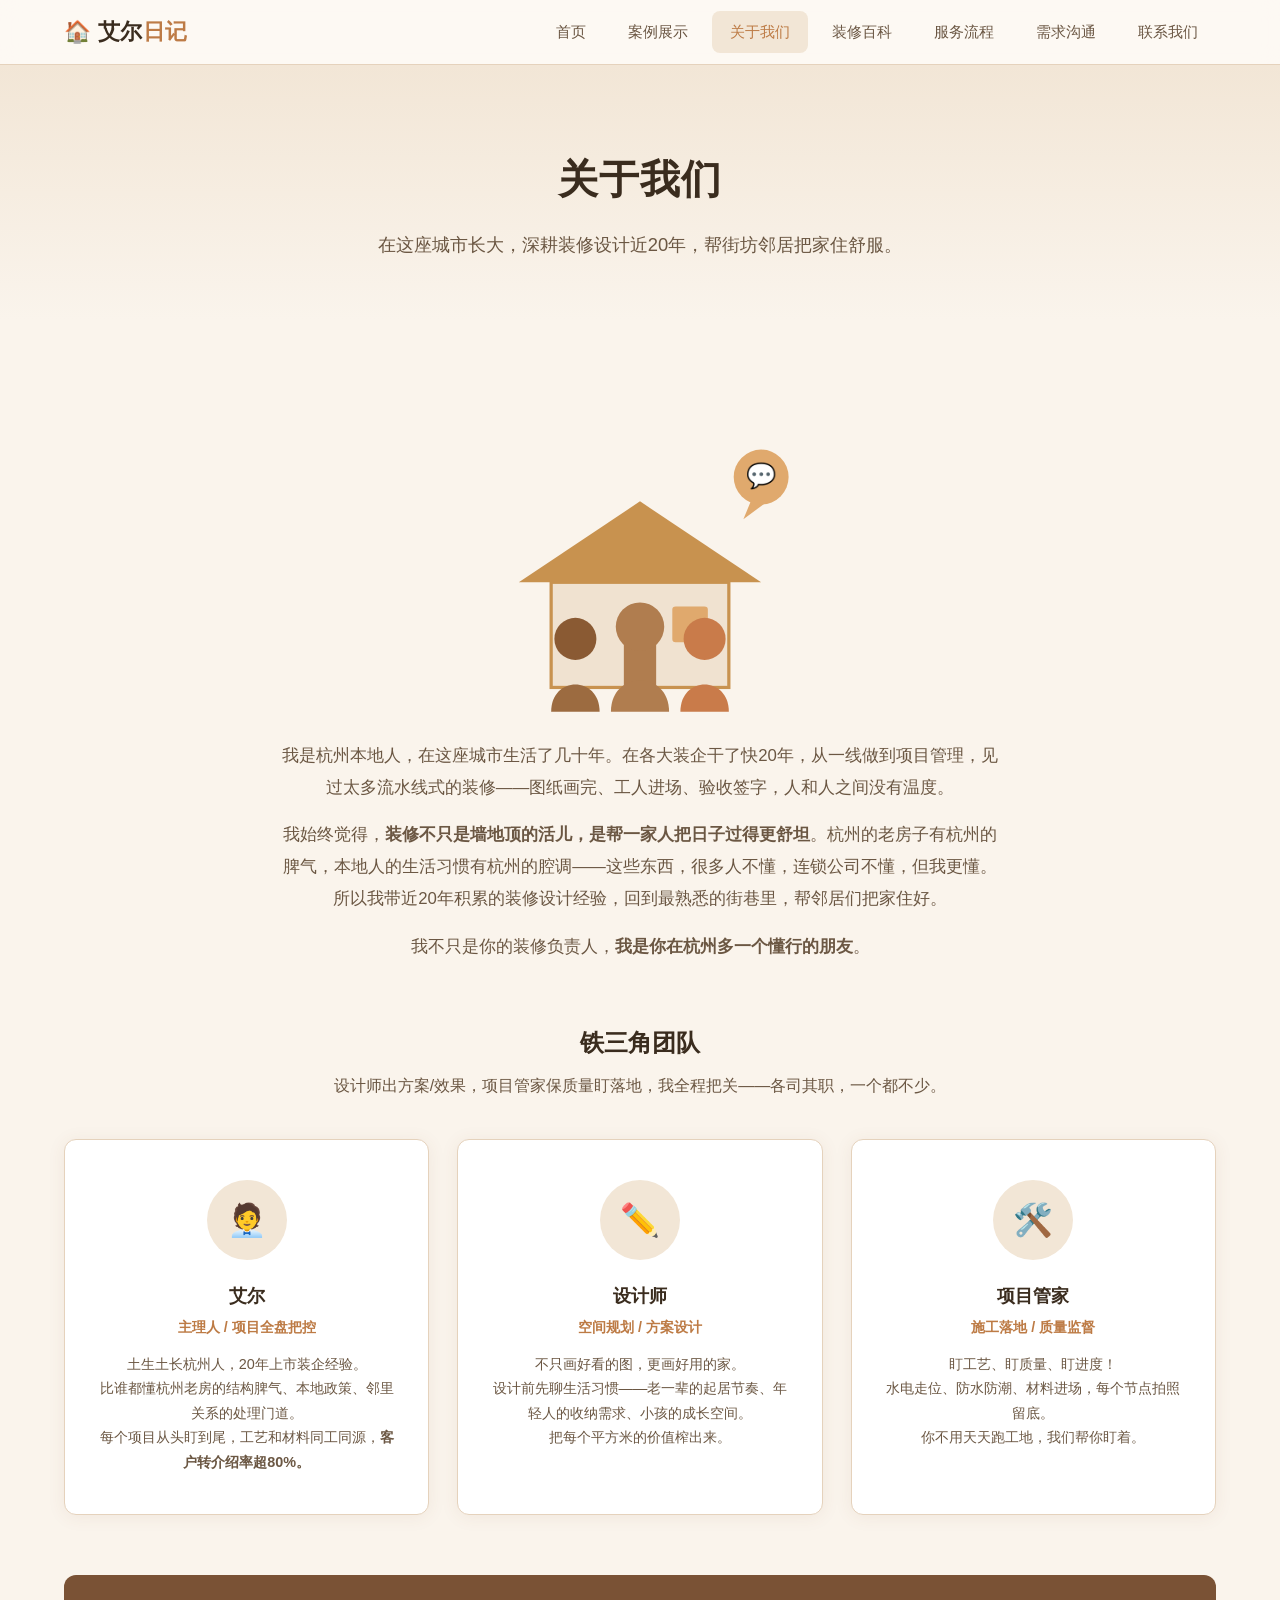
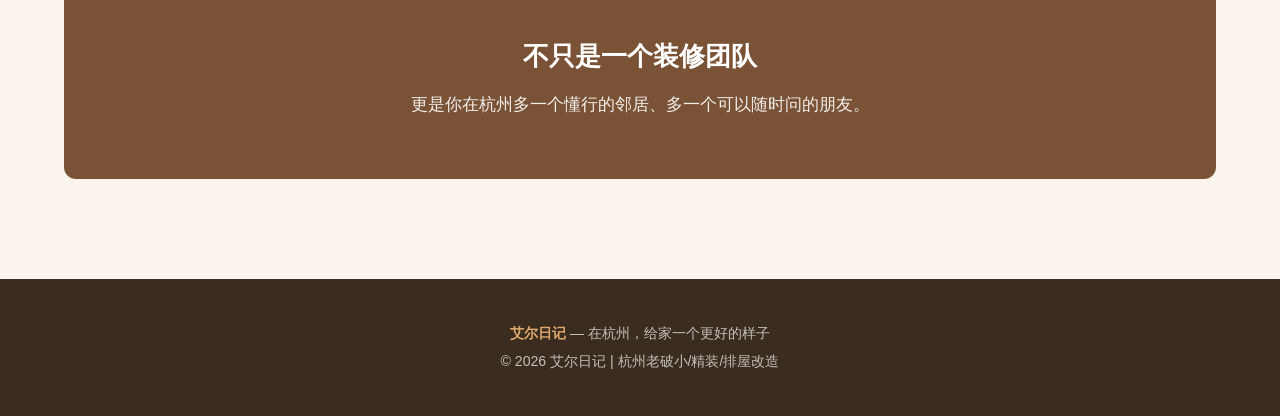
==== about.html @ b2e61231 "艾尔日记官网 v1.0 上线版" ====
<!DOCTYPE html>
<html lang="zh-CN">
<head>
  <meta charset="UTF-8">
  <meta name="viewport" content="width=device-width, initial-scale=1.0">
  <meta name="description" content="艾尔日记 — 杭州本地装修团队，十年上市装企出身，铁三角团队，用专业和温度守护杭州人的家。">
  <title>关于我们 — 艾尔日记</title>
  <link rel="stylesheet" href="css/style.css">
</head>
<body>

<nav class="nav">
  <div class="nav-inner">
    <a href="index.html" class="nav-logo">🏠 艾尔<span>日记</span></a>
    <button class="nav-toggle" aria-label="菜单"><span></span><span></span><span></span></button>
    <ul class="nav-links">
      <li><a href="index.html">首页</a></li>
      <li><a href="cases.html">案例展示</a></li>
      <li><a href="about.html" class="active">关于我们</a></li>
      <li><a href="wiki.html">装修百科</a></li>
      <li><a href="process.html">服务流程</a></li>
      <li><a href="inquiry.html">需求沟通</a></li>
      <li><a href="contact.html">联系我们</a></li>
    </ul>
  </div>
</nav>

<section class="page-hero">
  <h1>关于我们</h1>
  <p class="subtitle">在这座城市长大，深耕装修设计近20年，帮街坊邻居把家住舒服。</p>
</section>

<section class="about-section">
  <div class="about-hero-img">
    <img src="images/about.svg" alt="艾尔日记铁三角团队">
  </div>
  <div class="about-intro">
    <p>
      我是杭州本地人，在这座城市生活了几十年。在各大装企干了快20年，从一线做到项目管理，见过太多流水线式的装修——图纸画完、工人进场、验收签字，人和人之间没有温度。
    </p>
    <p>
      我始终觉得，<strong>装修不只是墙地顶的活儿，是帮一家人把日子过得更舒坦</strong>。杭州的老房子有杭州的脾气，本地人的生活习惯有杭州的腔调——这些东西，很多人不懂，连锁公司不懂，但我更懂。所以我带近20年积累的装修设计经验，回到最熟悉的街巷里，帮邻居们把家住好。
    </p>
    <p>
      我不只是你的装修负责人，<strong>我是你在杭州多一个懂行的朋友</strong>。
    </p>
  </div>

  <h2 style="text-align:center;margin-bottom:8px;color:var(--text);">铁三角团队</h2>
  <p style="text-align:center;color:var(--text-light);margin-bottom:40px;">设计师出方案/效果，项目管家保质量盯落地，我全程把关——各司其职，一个都不少。</p>

  <div class="team-grid">
    <div class="team-card">
      <div class="team-avatar">🧑‍💼</div>
      <h3>艾尔</h3>
      <div class="role">主理人 / 项目全盘把控</div>
      <p>土生土长杭州人，20年上市装企经验。<br>比谁都懂杭州老房的结构脾气、本地政策、邻里关系的处理门道。<br>每个项目从头盯到尾，工艺和材料同工同源，<strong>客户转介绍率超80%。</strong>
    </div>
    <div class="team-card">
      <div class="team-avatar">✏️</div>
      <h3>设计师</h3>
      <div class="role">空间规划 / 方案设计</div>
      <p>不只画好看的图，更画好用的家。<br>设计前先聊生活习惯——老一辈的起居节奏、年轻人的收纳需求、小孩的成长空间。<br>把每个平方米的价值榨出来。</p>
    </div>
    <div class="team-card">
      <div class="team-avatar">🛠️</div>
      <h3>项目管家</h3>
      <div class="role">施工落地 / 质量监督</div>
      <p>盯工艺、盯质量、盯进度！<br>水电走位、防水防潮、材料进场，每个节点拍照留底。<br>你不用天天跑工地，我们帮你盯着。</p>
    </div>
  </div>

  <div class="value-banner">
    <h2>不只是一个装修团队</h2>
    <p>更是你在杭州多一个懂行的邻居、多一个可以随时问的朋友。</p>
  </div>
</section>

<footer class="footer">
  <p><span class="footer-name">艾尔日记</span> — 在杭州，给家一个更好的样子</p>
  <p>© 2026 艾尔日记 | 杭州老破小/精装/排屋改造</p>
</footer>

<script src="js/main.js"></script>
</body>
</html>
---- css/style.css ----
/* ===== 艾尔日记 — 全局样式 ===== */
:root {
  --primary: #BD7B45;
  --primary-dark: #9A5F32;
  --primary-soft: #C98A57;
  --secondary: #7A5235;
  --accent: #E0A96D;
  --accent-soft: #F0E2D0;
  --bg: #FAF4EC;
  --bg-light: #F2E6D6;
  --text: #3A2C1E;
  --text-light: #6B5743;
  --text-muted: #99826B;
  --white: #FFFFFF;
  --border: #E5D2BC;
  --shadow: 0 2px 18px rgba(122, 82, 53, 0.08);
  --shadow-hover: 0 6px 28px rgba(122, 82, 53, 0.16);
  --radius: 12px;
  --radius-sm: 8px;
  --max-width: 1200px;
  --font-main: "PingFang SC", "Microsoft YaHei", "Hiragino Sans GB", -apple-system, sans-serif;
}

*, *::before, *::after { box-sizing: border-box; margin: 0; padding: 0; }

html { scroll-behavior: smooth; font-size: 16px; }

body {
  font-family: var(--font-main);
  color: var(--text);
  background: var(--bg);
  line-height: 1.7;
  -webkit-font-smoothing: antialiased;
  background-image: url('images/pattern.svg');
  background-repeat: repeat;
  background-size: 200px;
  overflow-x: hidden;
}

a { color: var(--primary); text-decoration: none; transition: color 0.2s; }
a:hover { color: var(--primary-dark); }

img { max-width: 100%; height: auto; display: block; }

/* ===== 导航 ===== */
.nav {
  position: sticky; top: 0; z-index: 100;
  background: rgba(253, 249, 243, 0.92);
  backdrop-filter: blur(12px);
  border-bottom: 1px solid var(--border);
}
.nav-inner {
  max-width: var(--max-width);
  margin: 0 auto;
  padding: 0 24px;
  display: flex;
  align-items: center;
  justify-content: space-between;
  height: 64px;
}
.nav-logo {
  font-size: 1.35rem;
  font-weight: 700;
  color: var(--text);
  letter-spacing: 0.02em;
}
.nav-logo span { color: var(--primary); }
.nav-links { display: flex; gap: 6px; list-style: none; }
.nav-links a {
  display: block;
  padding: 8px 18px;
  border-radius: var(--radius-sm);
  color: var(--text-light);
  font-size: 0.95rem;
  transition: all 0.2s;
}
.nav-links a:hover,
.nav-links a.active {
  background: var(--bg-light);
  color: var(--primary);
}
.nav-toggle { display: none; background: none; border: none; cursor: pointer; padding: 8px; }
.nav-toggle span { display: block; width: 24px; height: 2px; background: var(--text); margin: 5px 0; transition: 0.3s; border-radius: 2px; }

/* ===== 容器 ===== */
.container { max-width: var(--max-width); margin: 0 auto; padding: 0 24px; }

/* ===== 页面头部 ===== */
.page-hero {
  text-align: center;
  padding: 80px 24px 60px;
  background: linear-gradient(180deg, var(--bg-light) 0%, var(--bg) 100%);
}
.page-hero h1 {
  font-size: 2.5rem;
  font-weight: 700;
  color: var(--text);
  margin-bottom: 16px;
  letter-spacing: 0.03em;
}
.page-hero .subtitle {
  font-size: 1.15rem;
  color: var(--text-light);
  max-width: 600px;
  margin: 0 auto;
}

/* ===== 按钮 ===== */
.btn {
  display: inline-block;
  padding: 14px 36px;
  border-radius: 50px;
  font-size: 1rem;
  font-weight: 600;
  text-align: center;
  cursor: pointer;
  border: none;
  transition: all 0.25s;
  font-family: var(--font-main);
}
.btn-primary {
  background: var(--primary);
  color: var(--white);
}
.btn-primary:hover {
  background: var(--primary-dark);
  color: var(--white);
  transform: translateY(-1px);
  box-shadow: var(--shadow-hover);
}
.btn-outline {
  background: var(--white);
  color: var(--primary);
  border: 2px solid var(--primary);
}
.btn-outline:hover {
  background: var(--primary);
  color: var(--white);
}

/* ===== 首页 Hero ===== */
.hero {
  padding: 80px 24px 60px;
  background: linear-gradient(180deg, var(--bg-light) 0%, var(--bg) 100%);
}
.hero-inner {
  max-width: var(--max-width);
  margin: 0 auto;
  display: flex;
  flex-direction: column;
  gap: 32px;
}
.hero-text { text-align: left; }
.hero-text h1 {
  font-size: 2.9rem;
  font-weight: 800;
  color: var(--text);
  margin-bottom: 18px;
  letter-spacing: 0.03em;
  line-height: 1.25;
}
.hero-text h1 span { color: var(--primary); }
.hero-text .hero-desc {
  font-size: 1.18rem;
  color: var(--text-light);
  max-width: 560px;
  margin: 0;
  line-height: 1.8;
}
.hero-bottom {
  display: grid;
  grid-template-columns: 1fr 0.8fr;
  gap: 40px;
  align-items: center;
}
.hero-btns { display: flex; gap: 16px; flex-wrap: wrap; }
.hero-visual {
  display: flex;
  justify-content: center;
  align-items: center;
}
.hero-visual img {
  width: 100%;
  max-width: 420px;
  height: auto;
  border-radius: var(--radius);
  box-shadow: var(--shadow-hover);
}

/* ===== 图片放大灯箱 ===== */
.lightbox {
  position: fixed;
  inset: 0;
  background: rgba(30, 22, 14, 0.92);
  display: none;
  align-items: center;
  justify-content: center;
  z-index: 200;
  padding: 24px;
}
.lightbox.open { display: flex; }
.lightbox-img {
  max-width: 92vw;
  max-height: 86vh;
  border-radius: var(--radius-sm);
  box-shadow: 0 10px 40px rgba(0,0,0,0.5);
  object-fit: contain;
}
.lightbox-close,
.lightbox-prev,
.lightbox-next {
  position: absolute;
  background: rgba(255,255,255,0.15);
  color: #fff;
  border: none;
  cursor: pointer;
  border-radius: 50%;
  display: flex;
  align-items: center;
  justify-content: center;
  transition: background 0.2s;
}
.lightbox-close:hover,
.lightbox-prev:hover,
.lightbox-next:hover { background: rgba(255,255,255,0.32); }
.lightbox-close { top: 18px; right: 18px; width: 44px; height: 44px; font-size: 1.8rem; line-height: 1; }
.lightbox-prev,
.lightbox-next { top: 50%; transform: translateY(-50%); width: 48px; height: 48px; font-size: 1.5rem; }
.lightbox-prev { left: 14px; }
.lightbox-next { right: 14px; }
.case-gallery img,
.case-compare img { cursor: zoom-in; }

/* ===== 关于页插画 ===== */
.about-hero-img {
  display: flex;
  justify-content: center;
  margin: 0 auto 4px;
}
.about-intro { margin-top: 0; }
.about-hero-img img {
  width: 100%;
  max-width: 420px;
  height: auto;
}

/* ===== 联系页装饰 ===== */
.contact-deco {
  width: 64px;
  height: 64px;
  margin-bottom: 4px;
}

/* ===== 信任标签 ===== */
.trust-bar {
  display: flex;
  justify-content: center;
  gap: 32px;
  flex-wrap: wrap;
  padding: 40px 24px;
  max-width: var(--max-width);
  margin: 0 auto;
}
.trust-item {
  display: flex;
  align-items: center;
  gap: 10px;
  color: var(--text-light);
  font-size: 0.95rem;
}
.trust-item .trust-icon {
  width: 40px; height: 40px;
  background: var(--bg-light);
  border-radius: 50%;
  display: flex; align-items: center; justify-content: center;
  font-size: 1.2rem;
  flex-shrink: 0;
}

/* ===== 信任数据带 ===== */
.stat-band {
  display: grid;
  grid-template-columns: repeat(4, 1fr);
  gap: 24px;
  max-width: var(--max-width);
  margin: 24px auto;
  padding: 44px 32px;
  background: linear-gradient(135deg, var(--primary) 0%, var(--primary-dark) 100%);
  border-radius: var(--radius);
  box-shadow: var(--shadow-hover);
}
.stat-item { text-align: center; color: var(--white); }
.stat-num {
  font-size: 2.8rem;
  font-weight: 800;
  line-height: 1;
  letter-spacing: -0.02em;
}
.stat-num span { font-size: 1.2rem; font-weight: 600; margin-left: 2px; }
.stat-label {
  margin-top: 8px;
  font-size: 0.9rem;
  opacity: 0.92;
}

/* ===== 免费服务 CTA ===== */
.free-cta {
  max-width: var(--max-width);
  margin: 0 auto;
  padding: 60px 24px 40px;
  text-align: center;
}
.free-cta-title {
  font-size: 1.7rem;
  font-weight: 700;
  color: var(--text);
  margin-bottom: 32px;
}
.free-cta-grid {
  display: grid;
  grid-template-columns: repeat(3, 1fr);
  gap: 24px;
}
.free-card {
  background: var(--white);
  border-radius: var(--radius);
  padding: 40px 28px;
  box-shadow: var(--shadow);
  border: 1px solid var(--border);
  transition: all 0.3s;
  color: var(--text);
}
.free-card:hover {
  transform: translateY(-4px);
  box-shadow: var(--shadow-hover);
  border-color: var(--primary);
}
.free-icon {
  font-size: 3.4rem;
  margin-bottom: 16px;
}
.free-card p {
  line-height: 1.85;
  font-size: 0.9rem;
}
.free-card h3 {
  font-size: 1.2rem;
  margin-bottom: 8px;
  color: var(--primary-dark);
}
.free-card p {
  color: var(--text-light);
  font-size: 0.92rem;
}

/* ===== 双入口卡片 ===== */
.dual-entry {
  display: grid;
  grid-template-columns: 1fr 1fr;
  gap: 24px;
  padding: 40px 24px 80px;
  max-width: var(--max-width);
  margin: 0 auto;
}
.entry-card {
  background: var(--white);
  border-radius: var(--radius);
  padding: 48px 40px;
  box-shadow: var(--shadow);
  transition: all 0.3s;
  border: 1px solid var(--border);
}
.entry-card:hover {
  transform: translateY(-4px);
  box-shadow: var(--shadow-hover);
}
.entry-card .card-icon { font-size: 2.5rem; margin-bottom: 16px; }
.entry-card h3 {
  font-size: 1.4rem;
  font-weight: 700;
  margin-bottom: 12px;
  color: var(--text);
}
.entry-card p {
  color: var(--text-light);
  margin-bottom: 24px;
  line-height: 1.8;
}
.entry-card .card-tags { display: flex; gap: 8px; flex-wrap: wrap; }
.entry-card .tag {
  padding: 4px 12px;
  background: var(--bg-light);
  border-radius: 50px;
  font-size: 0.82rem;
  color: var(--text-light);
}

/* ===== 案例卡片 ===== */
.case-grid {
  display: grid;
  grid-template-columns: repeat(auto-fill, minmax(300px, 1fr));
  gap: 28px;
  padding: 40px 24px 80px;
  max-width: var(--max-width);
  margin: 0 auto;
}
.case-grid > * { min-width: 0; }
.case-card {
  background: var(--white);
  border-radius: var(--radius);
  overflow: hidden;
  box-shadow: var(--shadow);
  transition: all 0.3s;
  border: 1px solid var(--border);
}
.case-card:hover {
  transform: translateY(-3px);
  box-shadow: var(--shadow-hover);
}

/* 多图横滑相册 */
.case-gallery {
  display: flex;
  gap: 0;
  overflow-x: auto;
  scroll-snap-type: x mandatory;
  -webkit-overflow-scrolling: touch;
  aspect-ratio: 3 / 2;
  background: var(--bg-light);
}
.case-gallery img {
  flex: 0 0 100%;
  width: 100%;
  height: 100%;
  object-fit: cover;
  scroll-snap-align: start;
}
.case-gallery .gallery-hint {
  position: absolute;
  right: 12px;
  bottom: 12px;
  background: rgba(0,0,0,0.55);
  color: #fff;
  font-size: 0.72rem;
  padding: 3px 10px;
  border-radius: 50px;
  pointer-events: none;
}
.case-gallery-wrap { position: relative; }

.case-compare {
  display: grid;
  grid-template-columns: 1fr 1fr;
  position: relative;
  aspect-ratio: 3/2;
  overflow: hidden;
}
.case-compare img {
  width: 100%; height: 100%;
  object-fit: cover;
}
.case-compare .compare-label {
  position: absolute;
  top: 12px;
  padding: 3px 10px;
  border-radius: 50px;
  font-size: 0.75rem;
  font-weight: 600;
  color: var(--white);
}
.compare-label.before { left: 12px; background: rgba(0,0,0,0.55); }
.compare-label.after { right: 12px; background: rgba(61, 90, 60, 0.85); }
.case-body { padding: 24px; }
.case-body .case-tags { display: flex; gap: 8px; flex-wrap: wrap; margin-bottom: 12px; }
.case-body .case-tag {
  padding: 3px 10px;
  background: var(--bg-light);
  border-radius: 50px;
  font-size: 0.78rem;
  color: var(--primary-dark);
}
.case-body h3 { font-size: 1.15rem; margin-bottom: 8px; color: var(--text); }
.case-body .case-info {
  color: var(--text-muted);
  font-size: 0.88rem;
  margin-bottom: 12px;
}
.case-body .case-quote {
  padding: 12px 16px;
  background: var(--bg);
  border-radius: var(--radius-sm);
  color: var(--text-light);
  font-size: 0.9rem;
  font-style: italic;
  border-left: 3px solid var(--accent);
}

/* ===== 筛选标签 ===== */
.filter-bar {
  display: flex;
  gap: 10px;
  flex-wrap: wrap;
  justify-content: center;
  padding: 20px 24px 0;
}
.filter-btn {
  padding: 8px 20px;
  border-radius: 50px;
  border: 1px solid var(--border);
  background: var(--white);
  color: var(--text-light);
  font-size: 0.9rem;
  cursor: pointer;
  transition: all 0.2s;
  font-family: var(--font-main);
}
.filter-btn:hover, .filter-btn.active {
  background: var(--primary);
  color: var(--white);
  border-color: var(--primary);
}

/* ===== 关于我们 ===== */
.about-section {
  padding: 60px 24px;
  max-width: var(--max-width);
  margin: 0 auto;
}
.about-intro { text-align: center; max-width: 720px; margin: 0 auto 60px; }
.about-intro p { color: var(--text-light); line-height: 1.9; margin-bottom: 16px; font-size: 1.05rem; }
.team-grid {
  display: grid;
  grid-template-columns: repeat(3, 1fr);
  gap: 28px;
  margin-bottom: 60px;
}
.team-card {
  background: var(--white);
  border-radius: var(--radius);
  padding: 40px 28px;
  text-align: center;
  box-shadow: var(--shadow);
  border: 1px solid var(--border);
}
.team-card .team-avatar {
  width: 80px; height: 80px;
  border-radius: 50%;
  background: var(--bg-light);
  margin: 0 auto 20px;
  display: flex; align-items: center; justify-content: center;
  font-size: 2rem;
}
.team-card h3 { font-size: 1.15rem; margin-bottom: 4px; }
.team-card .role {
  color: var(--primary);
  font-size: 0.9rem;
  font-weight: 600;
  margin-bottom: 12px;
}
.team-card p { color: var(--text-light); font-size: 0.9rem; line-height: 1.7; }

/* ===== 价值主张 ===== */
.value-banner {
  background: var(--secondary);
  color: var(--white);
  text-align: center;
  padding: 60px 24px;
  border-radius: var(--radius);
  margin: 40px auto;
  max-width: var(--max-width);
}
.value-banner h2 { font-size: 1.6rem; margin-bottom: 12px; }
.value-banner p { opacity: 0.9; font-size: 1.05rem; }

/* ===== 百科/知识库 ===== */
.wiki-grid {
  display: grid;
  grid-template-columns: repeat(auto-fill, minmax(280px, 1fr));
  gap: 24px;
  padding: 40px 24px 80px;
  max-width: var(--max-width);
  margin: 0 auto;
}
.wiki-grid > * { min-width: 0; }
.wiki-card {
  background: var(--white);
  border-radius: var(--radius);
  padding: 36px 28px;
  box-shadow: var(--shadow);
  border: 1px solid var(--border);
  transition: all 0.3s;
}
.wiki-card:hover { transform: translateY(-2px); box-shadow: var(--shadow-hover); }
.wiki-card .wiki-icon { font-size: 2rem; margin-bottom: 16px; }
.wiki-card h3 { font-size: 1.15rem; margin-bottom: 10px; color: var(--text); }
.wiki-card p { color: var(--text-light); font-size: 0.93rem; line-height: 1.7; }
.wiki-card .wiki-more {
  display: inline-block;
  margin-top: 16px;
  color: var(--primary);
  font-weight: 600;
  font-size: 0.9rem;
}

/* ===== 服务流程 ===== */
.process-section {
  padding: 60px 24px 80px;
  max-width: var(--max-width);
  margin: 0 auto;
}
.process-steps {
  display: flex;
  flex-direction: column;
  gap: 0;
  counter-reset: step;
}
.process-step {
  display: grid;
  grid-template-columns: 80px 1fr;
  gap: 32px;
  padding: 32px 0;
  border-bottom: 1px solid var(--border);
  align-items: start;
}
.process-step:last-child { border-bottom: none; }
.step-number {
  width: 64px; height: 64px;
  border-radius: 50%;
  background: var(--primary);
  color: var(--white);
  display: flex; align-items: center; justify-content: center;
  font-size: 1.5rem;
  font-weight: 700;
  flex-shrink: 0;
}
.step-content h3 { font-size: 1.2rem; margin-bottom: 8px; color: var(--text); }
.step-content p { color: var(--text-light); margin-bottom: 6px; }
.step-content .step-gain {
  display: inline-block;
  padding: 4px 12px;
  background: var(--bg-light);
  border-radius: 50px;
  font-size: 0.85rem;
  color: var(--primary-dark);
  margin-top: 8px;
}
.process-note {
  margin-top: 28px;
  padding: 18px 24px;
  background: var(--bg-light);
  border-radius: var(--radius-sm);
  color: var(--text-light);
  font-size: 0.93rem;
  text-align: center;
}

/* ===== 表单 ===== */
.form-section {
  padding: 60px 24px 80px;
  max-width: var(--max-width);
  margin: 0 auto;
}
.form-wrapper {
  max-width: 720px;
  margin: 0 auto;
  background: var(--white);
  padding: 48px 40px;
  border-radius: var(--radius);
  box-shadow: var(--shadow);
  border: 1px solid var(--border);
}
.form-group { margin-bottom: 24px; }
.form-group label {
  display: block;
  font-weight: 600;
  margin-bottom: 8px;
  color: var(--text);
  font-size: 0.95rem;
}
.form-group input,
.form-group select,
.form-group textarea {
  width: 100%;
  padding: 12px 16px;
  border: 1px solid var(--border);
  border-radius: var(--radius-sm);
  font-size: 0.95rem;
  font-family: var(--font-main);
  color: var(--text);
  background: var(--bg);
  transition: border-color 0.2s;
}
.form-group input:focus,
.form-group select:focus,
.form-group textarea:focus {
  outline: none;
  border-color: var(--primary);
}
.form-group textarea { min-height: 120px; resize: vertical; }
.form-group .help-text {
  font-size: 0.82rem;
  color: var(--text-muted);
  margin-top: 4px;
}
.form-row { display: grid; grid-template-columns: 1fr 1fr; gap: 16px; }
.form-submit { text-align: center; margin-top: 8px; }

/* ===== 联系页 ===== */
.contact-grid {
  display: grid;
  grid-template-columns: 1fr 1fr;
  gap: 40px;
  padding: 40px 24px 80px;
  max-width: var(--max-width);
  margin: 0 auto;
}
.contact-info h2 { font-size: 1.6rem; margin-bottom: 16px; color: var(--text); }
.contact-info .contact-item {
  display: flex; align-items: center; gap: 12px;
  padding: 16px 0;
  border-bottom: 1px solid var(--border);
}
.contact-item .ci-icon { font-size: 1.4rem; flex-shrink: 0; }
.contact-item .ci-text { color: var(--text-light); line-height: 1.6; }
.copy-btn {
  display: inline-block;
  padding: 3px 12px;
  margin-left: 8px;
  background: var(--bg-light);
  border: 1px solid var(--border);
  border-radius: 4px;
  color: var(--primary);
  font-size: 0.8rem;
  cursor: pointer;
  transition: all 0.2s;
  font-family: var(--font-main);
}
.copy-btn:hover { background: var(--primary); color: var(--white); border-color: var(--primary); }
.copy-btn.copied { background: var(--secondary); color: var(--white); border-color: var(--secondary); }
.contact-info .contact-note {
  margin-top: 24px;
  padding: 20px;
  background: var(--bg-light);
  border-radius: var(--radius-sm);
  color: var(--text-light);
  font-size: 0.95rem;
  line-height: 1.8;
}
.contact-qr {
  text-align: center;
  background: var(--white);
  border-radius: var(--radius);
  padding: 40px;
  box-shadow: var(--shadow);
  border: 1px solid var(--border);
  display: flex;
  flex-direction: column;
  align-items: center;
  justify-content: center;
}
.contact-qr .qr-placeholder {
  width: 200px; height: 200px;
  background: var(--bg-light);
  border-radius: var(--radius-sm);
  display: flex; align-items: center; justify-content: center;
  color: var(--text-muted);
  font-size: 0.9rem;
  margin-bottom: 16px;
  border: 2px dashed var(--border);
}
.contact-qr p { color: var(--text-light); font-size: 0.9rem; }
.contact-qr .qr-image {
  width: 100%;
  max-width: 320px;
  height: auto;
  aspect-ratio: 1;
  border-radius: var(--radius-sm);
  object-fit: contain;
  margin-bottom: 16px;
}

/* ===== 页脚 ===== */
.footer {
  background: var(--text);
  color: rgba(255,255,255,0.7);
  text-align: center;
  padding: 40px 24px;
  font-size: 0.88rem;
  line-height: 2;
}
.footer .footer-name { color: var(--accent); font-weight: 600; }
.footer a { color: var(--accent); }

/* ===== 回到上方 ===== */
.back-top {
  position: fixed;
  bottom: 32px; right: 32px;
  width: 48px; height: 48px;
  border-radius: 50%;
  background: var(--primary);
  color: var(--white);
  border: none;
  cursor: pointer;
  font-size: 1.3rem;
  box-shadow: var(--shadow-hover);
  opacity: 0; visibility: hidden;
  transition: all 0.3s;
  z-index: 99;
  display: flex; align-items: center; justify-content: center;
}
.back-top.visible { opacity: 1; visibility: visible; }

/* ===== 响应式 ===== */
/* 平板及以下：双栏布局塌成单栏 */
@media (max-width: 900px) {
  .dual-entry,
  .case-grid,
  .team-grid,
  .wiki-grid,
  .free-cta-grid,
  .contact-grid { grid-template-columns: 1fr; }
  .stat-band { grid-template-columns: repeat(2, 1fr); }
  .hero-inner { grid-template-columns: 1fr; text-align: center; gap: 32px; }
  .hero-text { text-align: center; }
  .hero-text .hero-desc { margin-left: auto; margin-right: auto; }
  .hero-btns { justify-content: center; }
}

/* 手机端：导航折叠 + 关联内容并排，不做无脑单栏 */
@media (max-width: 768px) {
  /* 统一收窄内边距，但不改变布局结构 */
  .container,
  .nav-inner,
  .page-hero,
  .hero,
  .trust-bar,
  .case-grid,
  .wiki-grid,
  .process-section,
  .form-section,
  .about-section,
  .contact-grid,
  .value-banner,
  .stat-band,
  .free-cta {
    padding-left: 18px;
    padding-right: 18px;
  }
  .dual-entry { padding-left: 18px; padding-right: 18px; }

  .hero { padding: 40px 18px 28px; }
  /* 插画与文字平行：左文右图，第一屏即见信息 */
  .hero-inner {
    gap: 18px;
  }
  .hero-text { text-align: left; }
  .hero-text h1 { font-size: 1.55rem; line-height: 1.28; margin-bottom: 10px; }
  .hero-text .hero-desc { font-size: 0.92rem; margin: 0; max-width: none; }
  .hero-bottom {
    grid-template-columns: 1fr 0.7fr;
    gap: 16px;
    align-items: center;
  }
  .hero-btns { justify-content: flex-start; gap: 10px; }
  .hero-btns .btn { padding: 12px 22px; font-size: 0.9rem; }
  .hero-visual { justify-content: flex-end; }
  .hero-visual img { max-width: 150px; }

  .page-hero { padding-top: 48px; padding-bottom: 32px; }
  .page-hero h1 { font-size: 1.7rem; }
  .free-cta-title { font-size: 1.4rem; }

  /* 信任数据带：紧跟第一屏，2x2 并排 */
  .stat-band { grid-template-columns: repeat(2, 1fr); gap: 16px 12px; padding: 22px 16px; margin: 16px auto; }
  .stat-num { font-size: 2.1rem; }
  .stat-label { font-size: 0.78rem; }

  /* 导航汉堡菜单 */
  .nav-toggle { display: block; z-index: 101; }
  .nav-links {
    display: none;
    position: absolute;
    top: 64px; left: 0; right: 0;
    background: var(--white);
    flex-direction: column;
    gap: 0;
    padding: 8px 0;
    border-bottom: 1px solid var(--border);
    box-shadow: var(--shadow-hover);
    max-height: calc(100vh - 64px);
    overflow-y: auto;
  }
  .nav-links.show { display: flex; }
  .nav-links a {
    padding: 14px 24px;
    border-radius: 0;
    border-bottom: 1px solid var(--border);
    font-size: 1rem;
  }
  .nav-links li:last-child a { border-bottom: none; }

  /* 为什么选择我们：品字形（上1 + 下2 并排） */
  .free-cta-grid { grid-template-columns: 1fr 1fr; gap: 14px; }
  .free-card:first-child { grid-column: 1 / -1; }
  .free-card { padding: 24px 18px; }
  .free-icon { font-size: 2.4rem; margin-bottom: 10px; }
  .free-card h3 { font-size: 1.05rem; margin-bottom: 6px; }
  .free-card p { font-size: 0.82rem; line-height: 1.7; }

  /* 新老杭州人：左右并排 */
  .dual-entry { grid-template-columns: 1fr 1fr; gap: 14px; padding-top: 28px; padding-bottom: 56px; }
  .entry-card { padding: 24px 18px; }
  .entry-card .card-icon { font-size: 1.9rem; margin-bottom: 10px; }
  .entry-card h3 { font-size: 1.1rem; margin-bottom: 8px; }
  .entry-card p { font-size: 0.8rem; line-height: 1.6; margin-bottom: 14px; }
  .entry-card .tag { font-size: 0.72rem; padding: 3px 9px; }

  .process-step { grid-template-columns: 44px 1fr; gap: 14px; padding: 22px 0; }
  .step-number { width: 40px; height: 40px; font-size: 1.05rem; }
  .form-wrapper { padding: 28px 20px; }
  .form-row { grid-template-columns: 1fr; }
  .trust-bar { gap: 12px 8px; padding-top: 28px; padding-bottom: 28px; }
  .trust-item { font-size: 0.8rem; }
}

/* 超窄屏（iPhone SE / 小屏安卓）：仅在极窄时做最小收敛 */
@media (max-width: 380px) {
  html { font-size: 14px; }
  .hero-bottom { grid-template-columns: 1fr 0.6fr; gap: 10px; }
  .hero-visual img { max-width: 120px; }
  .hero-text h1 { font-size: 1.35rem; }
  .stat-num { font-size: 1.8rem; }
  .free-cta-grid { gap: 10px; }
  .dual-entry { gap: 10px; }
  .entry-card p { font-size: 0.72rem; }
  .contact-qr .qr-image { max-width: 200px; }
  .back-top { bottom: 18px; right: 12px; width: 40px; height: 40px; font-size: 1rem; }
}

/* ===== 动画 ===== */
@keyframes fadeUp {
  from { opacity: 0; transform: translateY(20px); }
  to { opacity: 1; transform: translateY(0); }
}
.fade-up { animation: fadeUp 0.6s ease-out; }
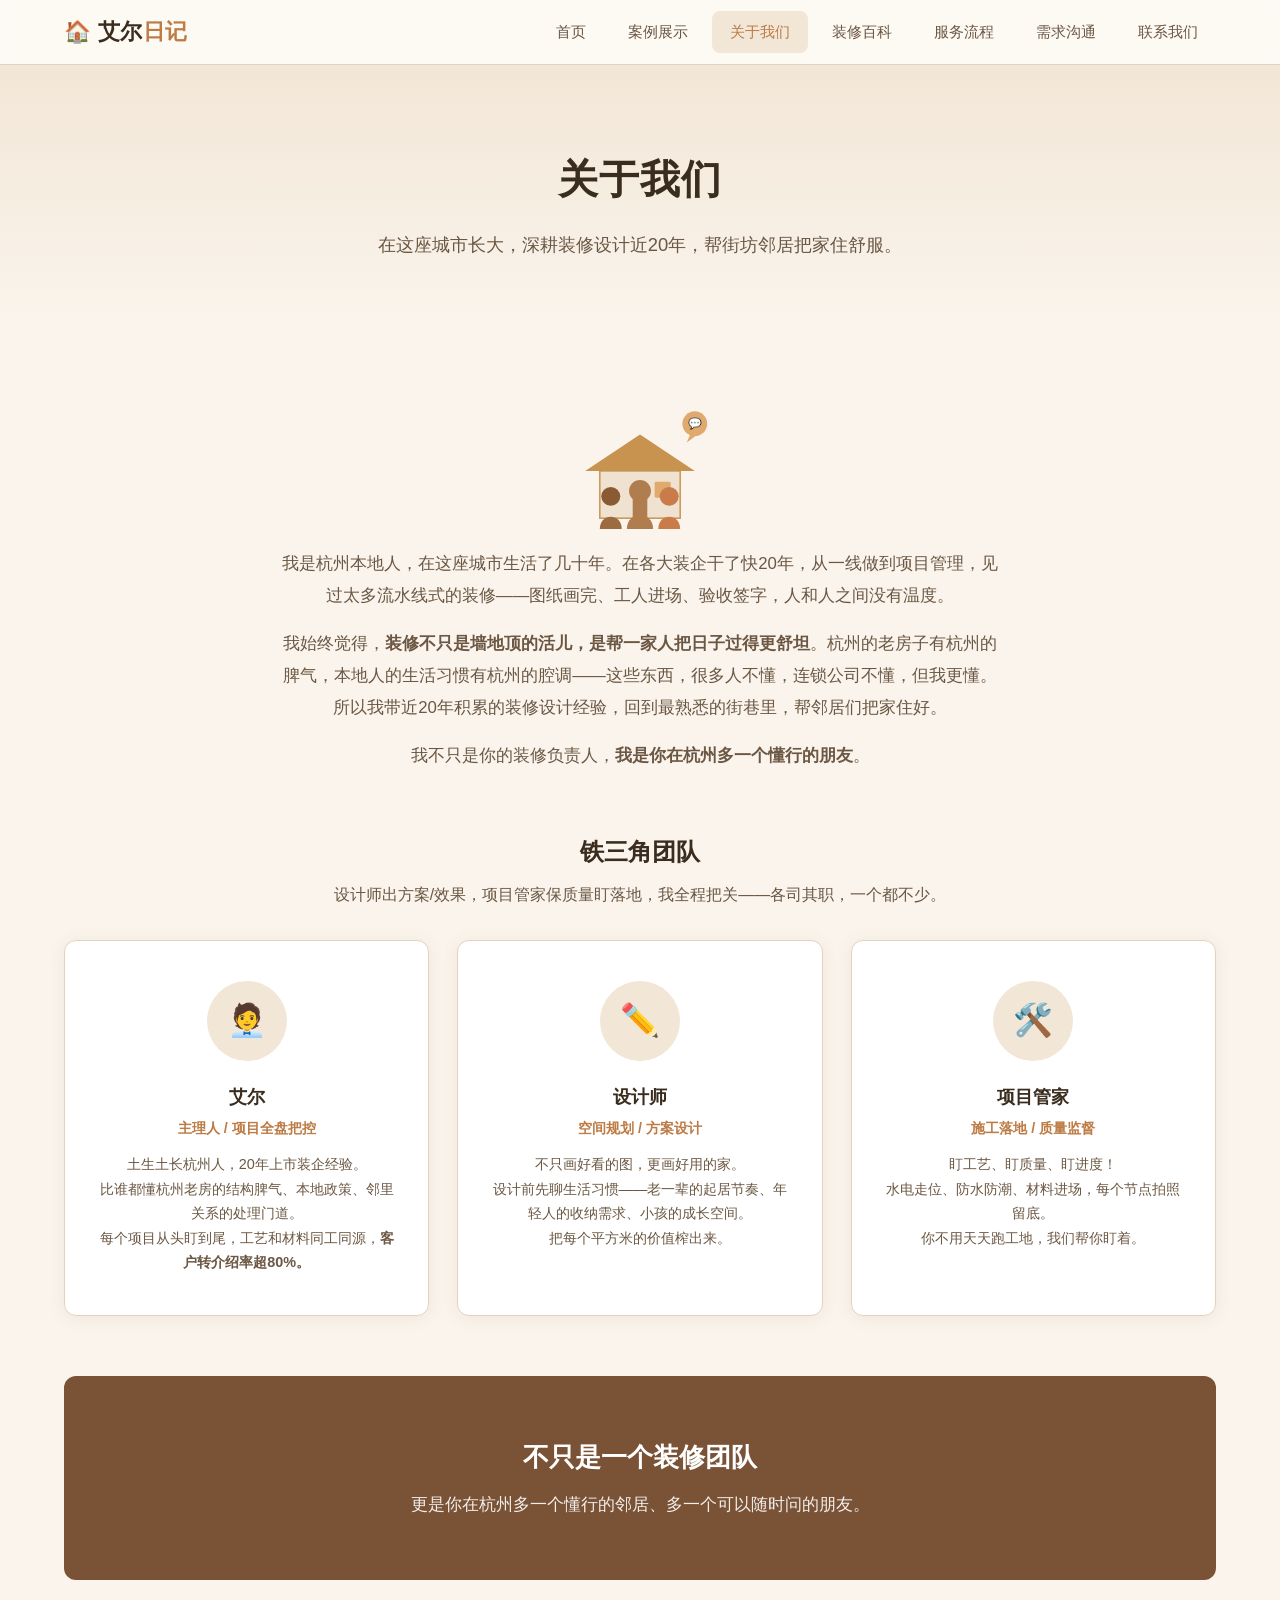
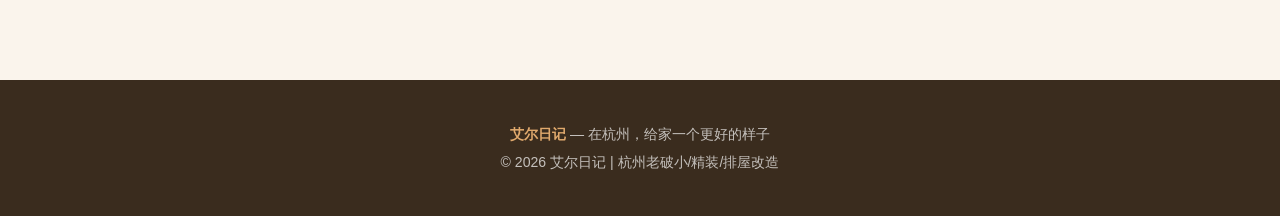
==== commit edf074f5: "fix: 关于页插画缩小，减少空白间距" ====
--- a/about.html
+++ b/about.html
@@ -46,8 +46,8 @@
     </p>
   </div>
 
-  <h2 style="text-align:center;margin-bottom:8px;color:var(--text);">铁三角团队</h2>
-  <p style="text-align:center;color:var(--text-light);margin-bottom:40px;">设计师出方案/效果，项目管家保质量盯落地，我全程把关——各司其职，一个都不少。</p>
+  <h2 style="text-align:center;margin:16px 0 8px;color:var(--text);">铁三角团队</h2>
+  <p style="text-align:center;color:var(--text-light);margin-bottom:32px;">设计师出方案/效果，项目管家保质量盯落地，我全程把关——各司其职，一个都不少。</p>
 
   <div class="team-grid">
     <div class="team-card">
--- a/css/style.css
+++ b/css/style.css
@@ -235,13 +235,17 @@
 .about-hero-img {
   display: flex;
   justify-content: center;
-  margin: 0 auto 4px;
+  margin: 0 auto 8px;
 }
 .about-intro { margin-top: 0; }
 .about-hero-img img {
-  width: 100%;
-  max-width: 420px;
+  width: auto;
+  max-width: 220px;
   height: auto;
+  max-height: 160px;
+}
+@media (max-width: 480px) {
+  .about-hero-img img { max-width: 160px; max-height: 120px; }
 }
 
 /* ===== 联系页装饰 ===== */
@@ -419,19 +423,20 @@
 }
 
 /* 多图横滑相册 */
+.case-gallery-wrap { position: relative; width: 100%; }
 .case-gallery {
   display: flex;
   gap: 0;
   overflow-x: auto;
   scroll-snap-type: x mandatory;
   -webkit-overflow-scrolling: touch;
-  aspect-ratio: 3 / 2;
-  background: var(--bg-light);
+  background: var(--bg-light);
+  height: 240px;
 }
 .case-gallery img {
   flex: 0 0 100%;
   width: 100%;
-  height: 100%;
+  height: 240px;
   object-fit: cover;
   scroll-snap-align: start;
 }
@@ -446,7 +451,10 @@
   border-radius: 50px;
   pointer-events: none;
 }
-.case-gallery-wrap { position: relative; }
+@media (max-width: 480px) {
+  .case-gallery { height: 200px; }
+  .case-gallery img { height: 200px; }
+}
 
 .case-compare {
   display: grid;
